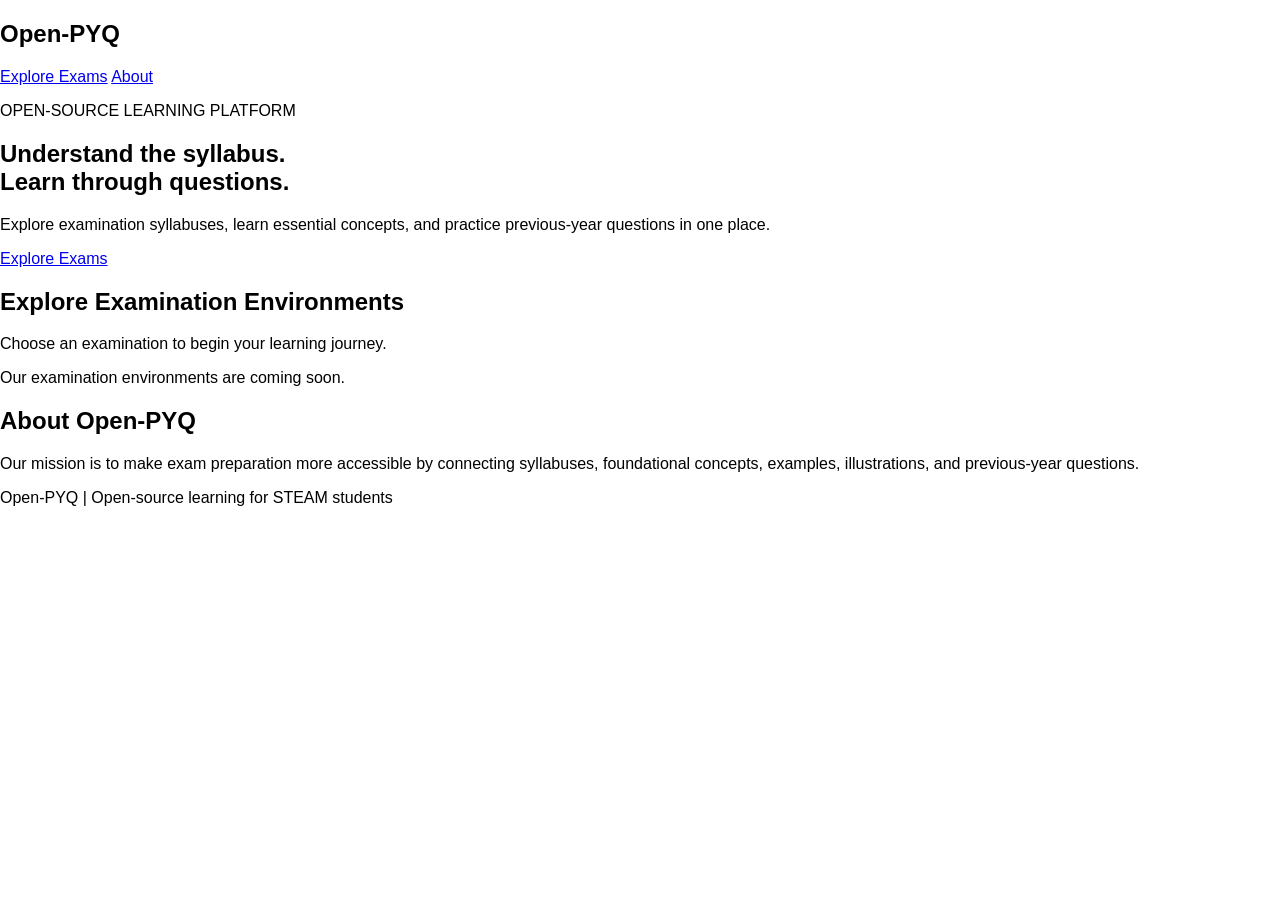
==== index.html @ 58bfaf5a "Create index.html" ====
<!DOCTYPE html><html lang="en">
<head>
    <meta charset="UTF-8">
    <meta name="viewport" content="width=device-width, initial-scale=1.0"><meta name="description" content="Open-PYQ is an open-source, syllabus-driven learning and previous-year-question platform for STEAM students.">

<title>Open-PYQ | Learn Through Questions</title>

<link rel="stylesheet" href="assets/css/style.css">

</head><body>
    <header>
        <h2>Open-PYQ</h2>    <nav>
        <a href="#exams">Explore Exams</a>
        <a href="#about">About</a>
    </nav>
</header>

<main>
    <section class="hero">
        <p>OPEN-SOURCE LEARNING PLATFORM</p>

        <h1>Understand the syllabus.<br>Learn through questions.</h1>

        <p>
            Explore examination syllabuses, learn essential concepts,
            and practice previous-year questions in one place.
        </p>

        <a href="#exams" class="button">Explore Exams</a>
    </section>

    <section id="exams">
        <h2>Explore Examination Environments</h2>

        <p>Choose an examination to begin your learning journey.</p>

        <div id="exam-list">
            <p>Our examination environments are coming soon.</p>
        </div>
    </section>

    <section id="about">
        <h2>About Open-PYQ</h2>

        <p>
            Our mission is to make exam preparation more accessible
            by connecting syllabuses, foundational concepts, examples,
            illustrations, and previous-year questions.
        </p>
    </section>
</main>

<footer>
    <p>Open-PYQ | Open-source learning for STEAM students</p>
</footer>

</body>
</html>
---- assets/css/style.css ----
/* Open-PYQ: Global styles */

:root {
--light-blue: #00A5FF;
--red: #FF5252;
--brown: #8D7467;
--black: #000000;
--white: #FFFFFF;
}

* {
  box-sizing: border-box;
  }

body {
margin: 0;
font-family: Arial, sans-serif;
background: var(--white);
color: var(--black);
}
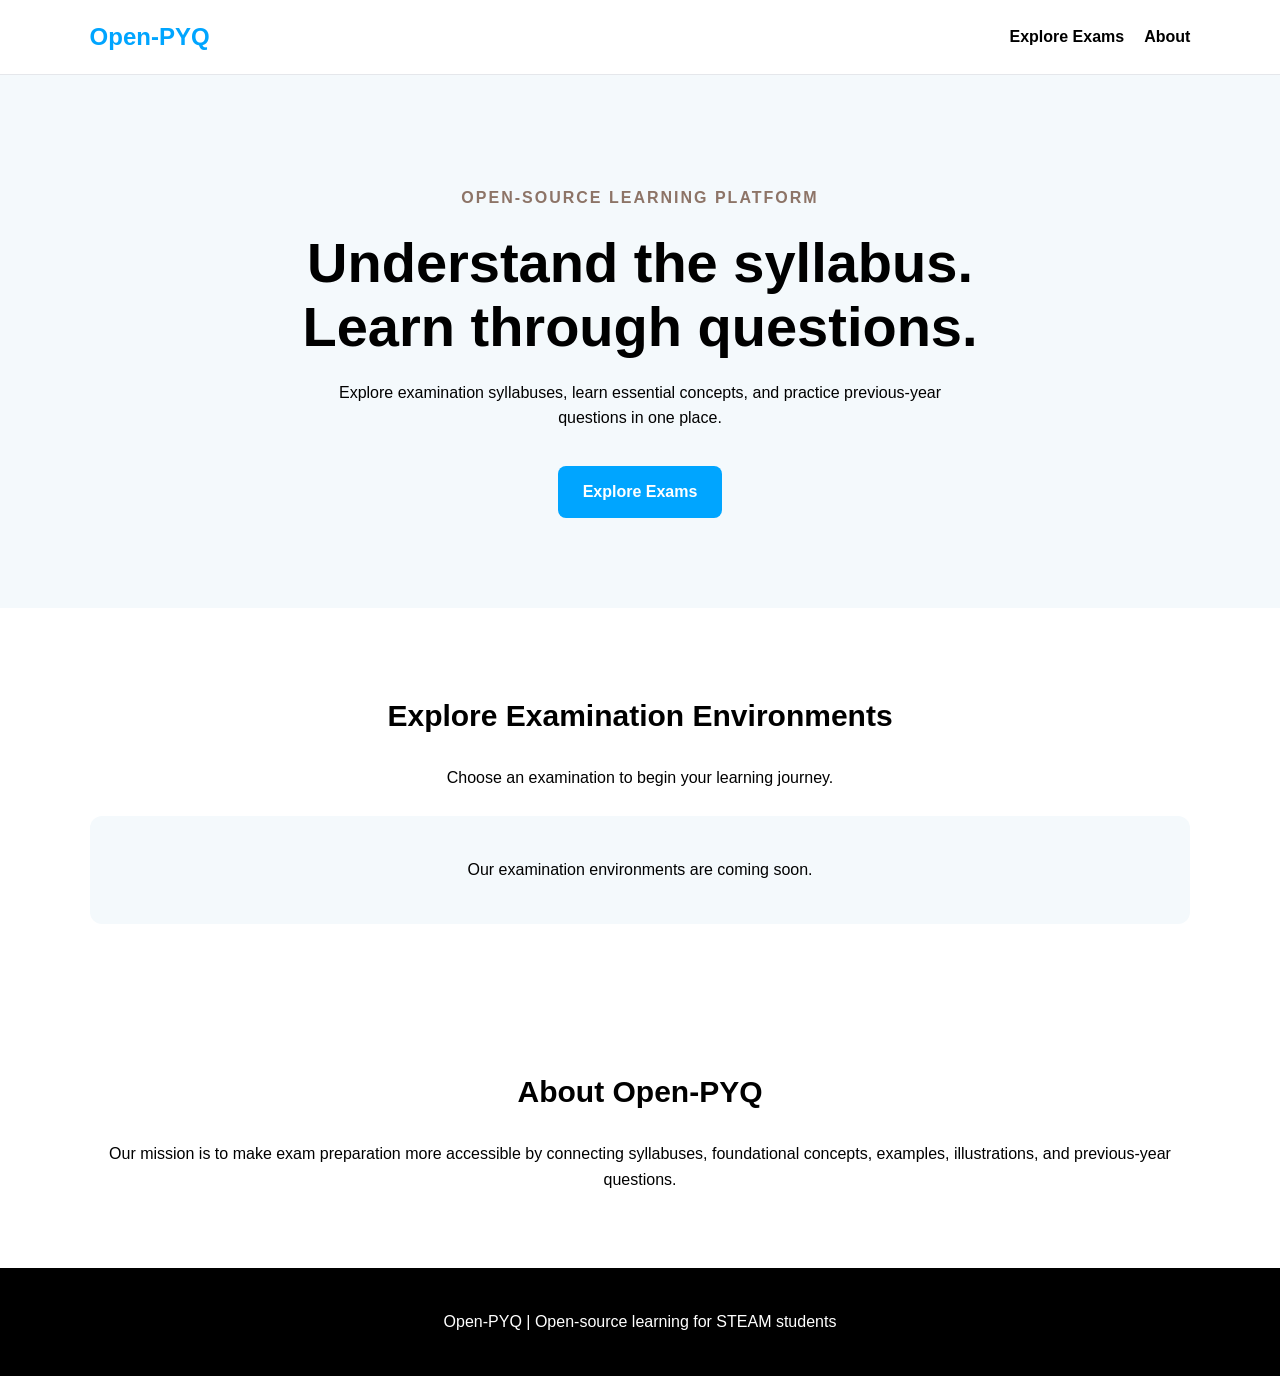
==== commit 04d65cf5: "Connect JavaScript to homepage" ====
--- a/index.html
+++ b/index.html
@@ -54,5 +54,6 @@
     <p>Open-PYQ | Open-source learning for STEAM students</p>
 </footer>
 
+<script src="assets/js/main.js"></script>
 </body>
 </html>
--- a/assets/css/style.css
+++ b/assets/css/style.css
@@ -1,20 +1,144 @@
-/* Open-PYQ: Global styles */
-
 :root {
 --light-blue: #00A5FF;
 --red: #FF5252;
 --brown: #8D7467;
 --black: #000000;
 --white: #FFFFFF;
+--light-bg: #F4F9FC;
 }
 
 * {
   box-sizing: border-box;
   }
 
+html {
+scroll-behavior: smooth;
+}
+
 body {
 margin: 0;
-font-family: Arial, sans-serif;
+font-family: Arial, Helvetica, sans-serif;
+line-height: 1.6;
 background: var(--white);
 color: var(--black);
 }
+
+header {
+display: flex;
+justify-content: space-between;
+align-items: center;
+gap: 20px;
+padding: 18px 7%;
+border-bottom: 1px solid #E5E7EB;
+}
+
+header h2 {
+margin: 0;
+color: var(--light-blue);
+}
+
+nav {
+display: flex;
+flex-wrap: wrap;
+gap: 20px;
+}
+
+nav a {
+color: var(--black);
+text-decoration: none;
+font-weight: bold;
+}
+
+nav a:hover {
+color: var(--light-blue);
+}
+
+.hero {
+padding: 90px 7%;
+background: var(--light-bg);
+text-align: center;
+}
+
+.hero > p:first-child {
+color: var(--brown);
+font-weight: bold;
+letter-spacing: 2px;
+}
+
+.hero h1 {
+max-width: 800px;
+margin: 20px auto;
+font-size: clamp(32px, 6vw, 56px);
+line-height: 1.15;
+}
+
+.hero p {
+max-width: 650px;
+margin: 20px auto;
+}
+
+.button {
+display: inline-block;
+margin-top: 15px;
+padding: 13px 25px;
+background: var(--light-blue);
+color: var(--white);
+text-decoration: none;
+border-radius: 8px;
+font-weight: bold;
+}
+
+.button:hover {
+background: #0086D1;
+}
+
+#exams,
+#about {
+padding: 60px 7%;
+text-align: center;
+}
+
+#exams h2,
+#about h2 {
+font-size: 30px;
+}
+
+#exam-list {
+margin-top: 25px;
+padding: 25px;
+background: var(--light-bg);
+border-radius: 12px;
+}
+
+#about {
+background: var(--white);
+}
+
+footer {
+padding: 25px;
+background: var(--black);
+color: var(--white);
+text-align: center;
+}
+
+@media (max-width: 600px) {
+header {
+flex-direction: column;
+padding: 18px;
+}
+
+nav {
+    justify-content: center;
+    gap: 15px;
+}
+
+.hero {
+    padding: 60px 20px;
+}
+
+#exams,
+#about {
+    padding: 45px 20px;
+}
+
+}
